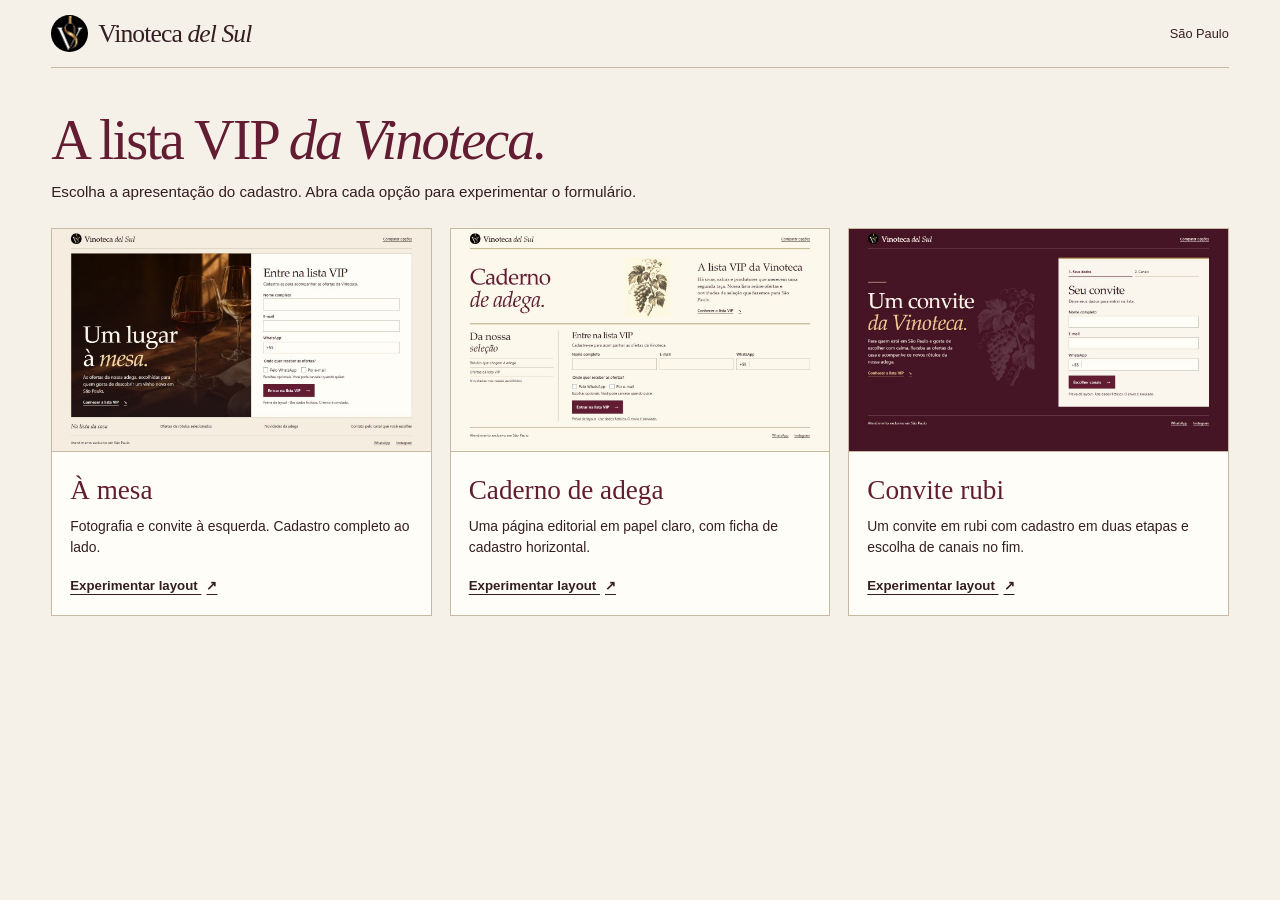
==== lista-vip/index.html @ 1a929005 "Apresenta três layouts demonstrativos para a lista VIP da Vinoteca" ====
<!doctype html>
<html lang="pt-BR">
  <head>
    <meta charset="utf-8" />
    <meta name="viewport" content="width=device-width,initial-scale=1" />
    <meta name="robots" content="noindex,nofollow" />
    <title>Escolha o layout · Vinoteca del Sul</title>
    <link rel="icon" href="recursos/perfil.jpg" />
    <link rel="stylesheet" href="estilo.css" />
    <script src="cadastro.js" defer></script>
  </head>
  <body class="gallery">
    <header class="mast">
      <a class="brand" href="index.html" aria-label="Vinoteca del Sul, comparar opções"
        ><img src="recursos/perfil.jpg" width="37" height="37" alt="" /><span
          >Vinoteca <i>del Sul</i></span
        ></a
      ><span class="locale">São Paulo</span>
    </header>
    <main>
      <div class="gallery-head">
        <h1>A lista VIP <em>da Vinoteca.</em></h1>
        <p>Escolha a apresentação do cadastro. Abra cada opção para experimentar o formulário.</p>
      </div>
      <div class="options">
        <a class="option mesa-option" href="mesa.html"
          ><img src="recursos/previa-mesa.jpg" alt="Prévia do layout À mesa" />
          <div>
            <h2>À mesa</h2>
            <p>Fotografia e convite à esquerda. Cadastro completo ao lado.</p>
            <span>Experimentar layout <b aria-hidden="true">↗</b></span>
          </div></a
        ><a class="option caderno-option" href="caderno.html"
          ><img src="recursos/previa-caderno.jpg" alt="Prévia do layout Caderno de adega" />
          <div>
            <h2>Caderno de adega</h2>
            <p>Uma página editorial em papel claro, com ficha de cadastro horizontal.</p>
            <span>Experimentar layout <b aria-hidden="true">↗</b></span>
          </div></a
        ><a class="option convite-option" href="convite.html"
          ><img src="recursos/previa-convite.jpg" alt="Prévia do layout Convite rubi" />
          <div>
            <h2>Convite rubi</h2>
            <p>Um convite em rubi com cadastro em duas etapas e escolha de canais no fim.</p>
            <span>Experimentar layout <b aria-hidden="true">↗</b></span>
          </div></a
        >
      </div>
    </main>
  </body>
</html>
---- lista-vip/estilo.css ----
:root {
  --ruby: #621d32;
  --ink: #341e22;
  --paper: #faf6ee;
  --light: #fffdf8;
  --gold: #a37b40;
  --line: #c8b9a3;
  --serif: "Baskerville", "Palatino Linotype", Georgia, serif;
  --sans: "Segoe UI", Arial, sans-serif;
}
* {
  box-sizing: border-box;
}
body {
  margin: 0;
  background: var(--paper);
  color: var(--ink);
  font: 1rem/1.5 var(--sans);
}
h1,
h2,
p,
ul,
fieldset {
  margin: 0;
}
h1,
h2 {
  font-family: var(--serif);
  font-weight: 400;
}
h1 {
  font-size: clamp(3rem, 5vw, 5.4rem);
  line-height: 0.98;
  letter-spacing: -0.035em;
}
h1 em,
h2 em {
  font-weight: 400;
}
img {
  display: block;
  max-width: 100%;
}
a {
  color: inherit;
}
button,
input {
  font: inherit;
}
button {
  cursor: pointer;
}
button:focus-visible,
a:focus-visible,
input:focus-visible {
  outline: 3px solid #b48540;
  outline-offset: 3px;
}
[hidden] {
  display: none !important;
}
.mast,
main,
footer,
.benefits {
  width: min(1180px, 92%);
  margin-inline: auto;
}
.mast,
footer,
.brand,
.compare,
.actions,
.intro-link {
  display: flex;
  align-items: center;
}
.mast {
  justify-content: space-between;
  padding: 15px 0;
  border-bottom: 1px solid var(--line);
}
.brand {
  gap: 10px;
  text-decoration: none;
  font: clamp(1.28rem, 2vw, 1.72rem)/1 var(--serif);
  letter-spacing: -0.035em;
}
.brand img {
  border-radius: 50%;
}
.compare,
.locale {
  font-size: 0.8rem;
}
.compare {
  text-underline-offset: 4px;
}
footer {
  gap: 16px;
  justify-content: space-between;
  padding: 16px 0;
  font-size: 0.78rem;
}
footer div {
  display: flex;
  gap: 20px;
}
footer a {
  text-underline-offset: 3px;
}
.intro-link {
  width: fit-content;
  gap: 18px;
  font-size: 0.86rem;
  font-weight: 600;
  text-underline-offset: 6px;
}
.register {
  scroll-margin-top: 20px;
}
.register h2 {
  font-size: clamp(1.85rem, 3vw, 2.8rem);
  line-height: 1.12;
  letter-spacing: -0.035em;
}
.form-deck,
.receipt p {
  font-size: 0.87rem;
  margin: 0.4rem 0 1.1rem;
}
.fields {
  display: grid;
  gap: 0.65rem;
}
.fields label,
legend {
  display: block;
  font-size: 0.82rem;
  font-weight: 600;
}
.fields input {
  width: 100%;
  min-width: 0;
  min-height: 40px;
  padding: 7px 10px;
  background: var(--light);
  border: 1px solid #ae9f8e;
  color: var(--ink);
  border-radius: 0;
  font-size: 1rem;
}
.fields label > input,
.phone {
  margin-top: 4px;
}
.phone {
  display: flex;
  align-items: stretch;
  background: var(--light);
  border: 1px solid #ae9f8e;
  color: var(--ink);
}
.phone > span {
  align-self: center;
  font-size: 0.85rem;
  padding: 0 9px;
  border-right: 1px solid var(--line);
}
.phone input {
  border: 0;
  min-height: 38px;
}
fieldset {
  padding: 0;
  border: 0;
  margin: 1rem 0;
}
legend {
  margin-bottom: 0.35rem;
}
fieldset label {
  display: inline-flex;
  align-items: center;
  gap: 6px;
  min-height: 32px;
  margin-right: 16px;
  font-size: 0.85rem;
}
fieldset input {
  width: 17px;
  height: 17px;
  accent-color: var(--ruby);
  margin: 0;
}
fieldset small,
.demo {
  display: block;
  font-size: 0.73rem;
  line-height: 1.45;
}
.demo {
  margin-top: 0.6rem;
}
.action,
.back {
  border: 0;
  min-height: 43px;
}
.action {
  display: inline-flex;
  align-items: center;
  justify-content: space-between;
  gap: 18px;
  padding: 10px 16px;
  background: var(--ruby);
  color: white;
  font-weight: 600;
  font-size: 0.88rem;
}
.action:hover {
  background: #461224;
}
.action span {
  font-size: 1.05rem;
}
.back {
  background: transparent;
  color: inherit;
  text-decoration: underline;
}
.actions {
  gap: 15px;
}
.receipt {
  padding: 20px 0;
}
.mesa {
  background: #f4ede0;
}
.mesa-main {
  display: grid;
  grid-template-columns: 1.12fr 1fr;
  margin-top: 16px;
  border: 1px solid var(--line);
}
.scene {
  isolation: isolate;
  position: relative;
  overflow: hidden;
  display: flex;
  align-items: flex-end;
  background: #33221b;
  min-height: 390px;
  color: #fff9ef;
}
.scene:after {
  content: "";
  position: absolute;
  inset: 0;
  z-index: -1;
  background: linear-gradient(0deg, #211416f7 0%, #2714118a 49%, transparent 95%);
}
.scene img {
  position: absolute;
  inset: 0;
  width: 100%;
  height: 100%;
  object-fit: cover;
  z-index: -2;
}
.scene-copy {
  padding: clamp(22px, 3vw, 46px);
}
.scene-copy h1 {
  font-size: clamp(3.2rem, 6vw, 6.1rem);
}
.scene-copy p,
.invitation p {
  max-width: 38ch;
  margin: 16px 0;
  font-size: 1rem;
}
.scene-copy em {
  color: #f1d7a5;
}
.desk {
  padding: clamp(20px, 3.1vw, 42px);
  background: var(--light);
  align-content: center;
}
.benefits {
  display: flex;
  align-items: center;
  justify-content: space-between;
  gap: 16px;
  padding: 16px 0;
  border-bottom: 1px solid var(--line);
}
.benefits h2 {
  font-style: italic;
  font-size: 1.25rem;
}
.benefits p {
  font-size: 0.8rem;
}
.caderno {
  background: #fcf8ec;
}
.caderno .mast {
  border-bottom: 3px double var(--gold);
}
.caderno-main {
  padding-top: 14px;
}
.spread {
  display: grid;
  grid-template-columns: 1.06fr 0.65fr 0.93fr;
  align-items: center;
  gap: 3%;
  padding: 15px 0 22px;
  border-bottom: 3px double var(--gold);
}
.spread h1 {
  color: var(--ruby);
  font-size: clamp(3.3rem, 5.7vw, 6rem);
}
.spread img {
  filter: grayscale(1) sepia(0.66);
  width: 100%;
  height: clamp(145px, 18vw, 205px);
  object-fit: contain;
  mix-blend-mode: multiply;
}
.spread-note h2,
.registry aside h2 {
  font-size: clamp(1.5rem, 2.6vw, 2.5rem);
  line-height: 1.14;
}
.spread-note p {
  margin: 10px 0 14px;
  max-width: 43ch;
  font: 1.03rem/1.45 var(--serif);
}
.registry {
  display: grid;
  grid-template-columns: 26% 1fr;
  gap: 4%;
  padding: 22px 0;
  border-bottom: 1px solid var(--gold);
}
.registry aside {
  border-right: 1px solid var(--line);
  padding-right: 16px;
}
.registry ul {
  padding: 0;
  list-style: none;
  margin-top: 14px;
}
.registry li {
  border-top: 1px solid var(--line);
  padding: 6px 0;
  font-size: 0.78rem;
}
.registry .fields {
  grid-template-columns: 1.15fr 1fr 1fr;
}
.registry .fields input,
.registry .phone {
  background: transparent;
}
.registry .register h2 {
  font-size: 1.85rem;
}
.registry .form-deck {
  margin-bottom: 12px;
}
.convite {
  background: #451425;
  color: #fff7e9;
}
.convite .mast,
.convite footer {
  border-color: #805a61;
}
.convite-main {
  display: grid;
  grid-template-columns: 1.05fr 0.95fr;
  gap: 7%;
  align-items: center;
  padding: clamp(24px, 4vh, 45px) 0;
  min-height: min(72vh, 650px);
}
.invitation {
  background-color: #451425;
  position: relative;
  isolation: isolate;
  overflow: hidden;
  padding: 20px 0 42px;
}
.gold-rule {
  height: 2px;
  width: 64px;
  background: #dec194;
  margin-bottom: 24px;
}
.invitation h1 {
  font-size: clamp(3.1rem, 5.6vw, 5.7rem);
}
.invitation h1 em {
  color: #f0c891;
}
.invitation p {
  max-width: 34ch;
}
.invitation .intro-link {
  color: #f0c891;
}
.inv-vine {
  position: absolute;
  right: -9%;
  bottom: 0;
  width: 46%;
  z-index: -1;
  opacity: 0.19;
  filter: grayscale(1) invert(1);
  mix-blend-mode: screen;
}
.wallet {
  padding: clamp(20px, 2.6vw, 36px);
  color: var(--ink);
  background: var(--paper);
  border-top: 4px solid #ae854d;
}
.stepper {
  display: flex;
  gap: 8px;
  margin-bottom: 22px;
  font-size: 0.77rem;
}
.stepper span {
  flex: 1;
  border-bottom: 2px solid var(--line);
  padding-bottom: 6px;
}
.stepper [aria-current] {
  color: var(--ruby);
  border-color: var(--ruby);
  font-weight: 700;
}
.wallet .actions {
  margin-top: 18px;
}
.convite footer {
  border-top: 1px solid #805a61;
}
.gallery {
  background: #f6f1e8;
}
.gallery main {
  padding: clamp(24px, 5vh, 56px) 0;
}
.gallery-head h1 {
  font-size: clamp(2.5rem, 4.4vw, 4.3rem);
  color: var(--ruby);
}
.gallery-head p {
  margin: 13px 0 24px;
  font-size: 0.95rem;
}
.options {
  display: grid;
  grid-template-columns: repeat(3, minmax(0, 1fr));
  gap: 18px;
}
.option {
  background: var(--light);
  text-decoration: none;
  border: 1px solid var(--line);
  display: block;
}
.option > img {
  width: 100%;
  aspect-ratio: 1.7;
  object-fit: cover;
  object-position: top;
  border-bottom: 1px solid var(--line);
}
.option > div {
  padding: 18px;
}
.option h2 {
  font-size: 1.7rem;
  color: var(--ruby);
}
.option p {
  font-size: 0.87rem;
  min-height: 3.2em;
  margin: 6px 0 12px;
}
.option span {
  font-size: 0.83rem;
  font-weight: 600;
  text-decoration: underline;
  text-underline-offset: 4px;
}
.option b {
  margin-left: 5px;
}
@media (max-width: 800px) {
  .registry {
    grid-template-columns: 1fr;
  }
  .registry aside {
    order: 1;
    border: 0;
    padding: 16px 0 0;
  }
  .registry aside h2 {
    font-size: 1.4rem;
  }
  .registry aside h2 br {
    display: none;
  }
  .registry aside h2 em::before {
    content: " ";
  }
  .registry aside ul {
    margin-top: 8px;
  }
  .convite-main {
    gap: 4%;
  }
  .benefits {
    display: grid;
    grid-template-columns: 1fr 1fr;
  }
  .options {
    gap: 10px;
  }
  .option > div {
    padding: 12px;
  }
}
@media (max-width: 650px) {
  .mast,
  main,
  footer,
  .benefits {
    width: 91%;
  }
  .mast {
    padding: 10px 0;
  }
  .brand img {
    width: 29px;
    height: 29px;
  }
  .mesa-main,
  .convite-main,
  .options {
    grid-template-columns: 1fr;
  }
  .mesa-main {
    margin-top: 10px;
  }
  .scene {
    min-height: 267px;
  }
  .scene h1 br {
    display: none;
  }
  .scene h1 br:after {
    content: " ";
  }
  .scene-copy h1 {
    font-size: 3rem;
  }
  .scene-copy p,
  .invitation p {
    font-size: 0.9rem;
    margin: 10px 0 13px;
  }
  .scene-copy {
    padding: 22px;
  }
  .desk,
  .wallet {
    padding: 20px;
  }
  .benefits {
    gap: 6px 15px;
  }
  .spread {
    grid-template-columns: 1.5fr 1fr;
    gap: 5px;
    padding: 6px 0 16px;
  }
  .spread h1 {
    font-size: 3.6rem;
  }
  .spread img {
    height: 135px;
  }
  .spread-note {
    grid-column: 1/-1;
  }
  .spread-note h2 {
    font-size: 1.45rem;
  }
  .spread-note p {
    font-size: 0.96rem;
    margin: 5px 0 8px;
  }
  .registry {
    padding: 16px 0;
  }
  .registry .fields {
    grid-template-columns: 1fr;
  }
  .convite-main {
    padding: 12px 0;
    gap: 12px;
  }
  .invitation {
    padding: 8px 0 4px;
  }
  .gold-rule {
    width: 40px;
    margin-bottom: 12px;
  }
  .invitation h1 {
    font-size: 3.2rem;
  }
  .inv-vine {
    max-width: 120px;
    right: 0;
  }
  .stepper {
    margin-bottom: 15px;
  }
  .options {
    gap: 18px;
  }
  footer {
    align-items: flex-start;
    gap: 12px;
  }
  footer div {
    gap: 10px;
    flex-wrap: wrap;
  }
  .gallery main {
    padding: 24px 0;
  }
  .gallery .option p {
    min-height: 0;
  }
}
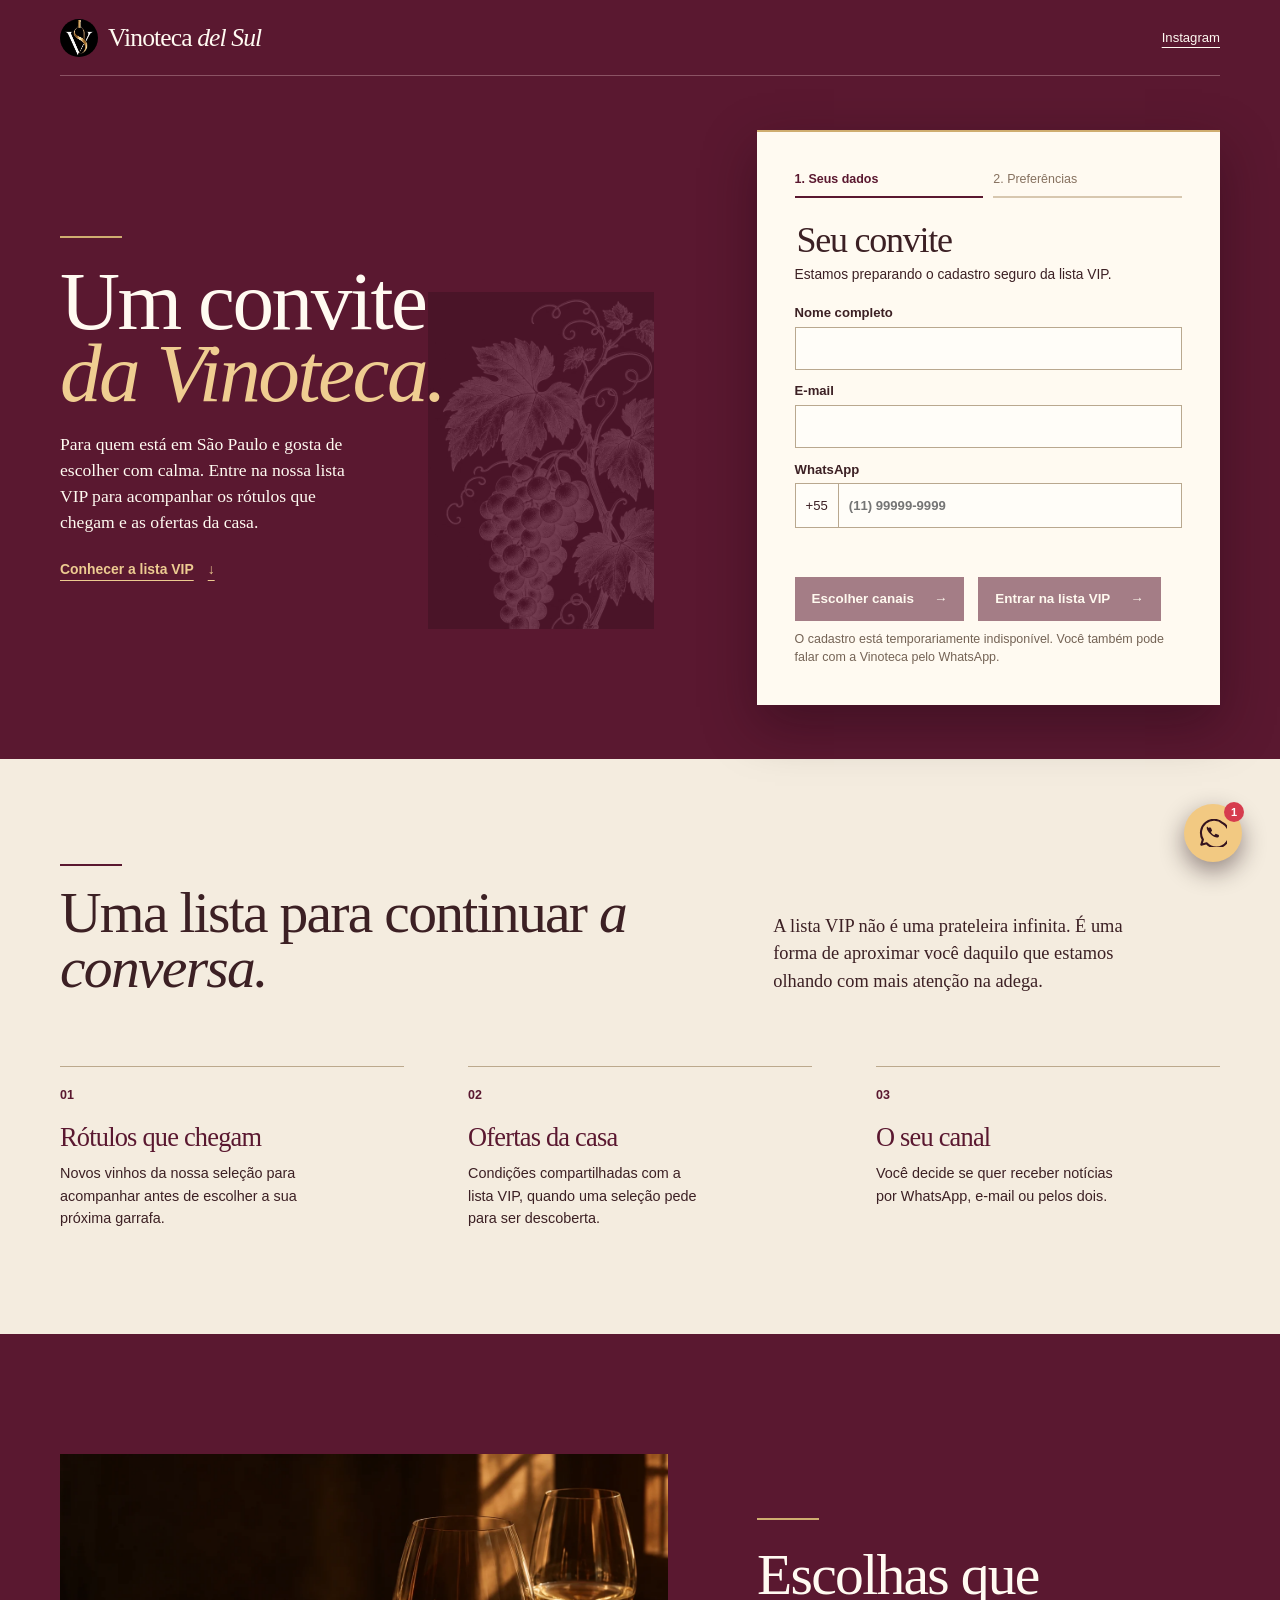
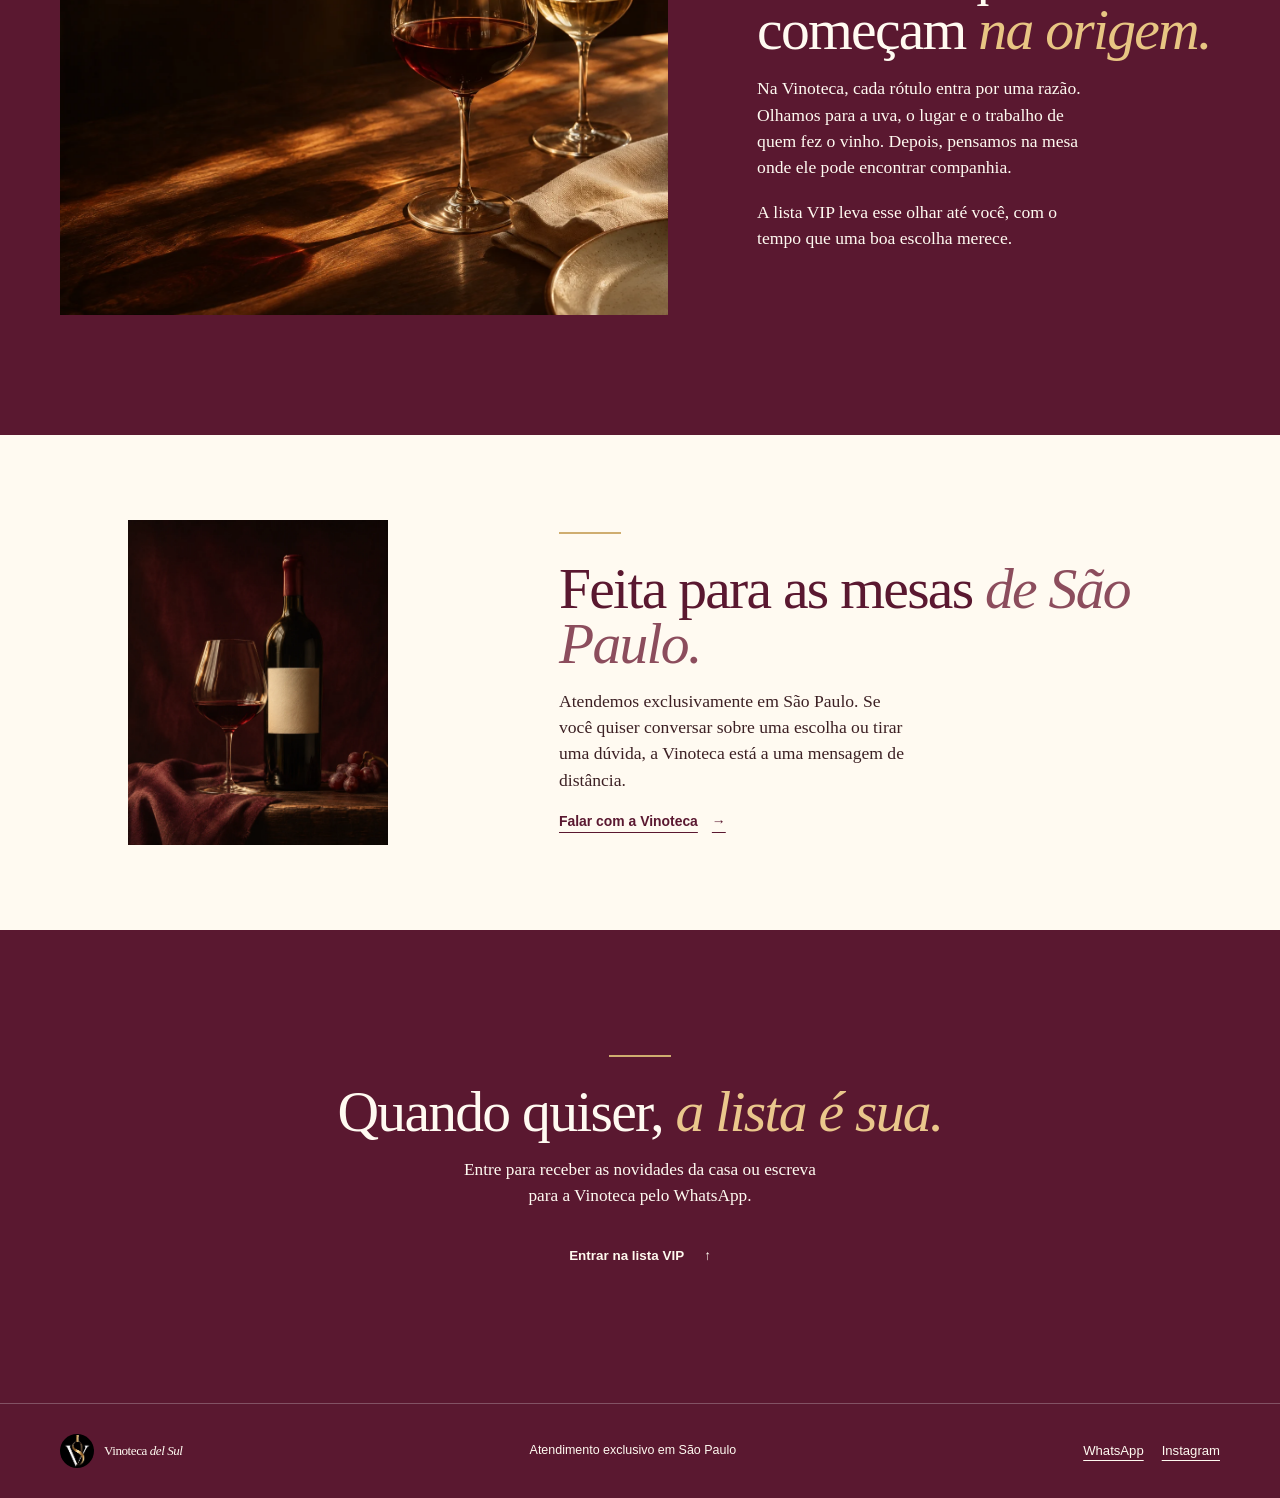
==== commit e0df9899: "Ativa Convite Rubi com cadastro protegido no CRM da Solo Vinos" ====
--- a/lista-vip/index.html
+++ b/lista-vip/index.html
@@ -2,50 +2,257 @@
 <html lang="pt-BR">
   <head>
     <meta charset="utf-8" />
-    <meta name="viewport" content="width=device-width,initial-scale=1" />
-    <meta name="robots" content="noindex,nofollow" />
-    <title>Escolha o layout · Vinoteca del Sul</title>
-    <link rel="icon" href="recursos/perfil.jpg" />
-    <link rel="stylesheet" href="estilo.css" />
-    <script src="cadastro.js" defer></script>
+    <meta name="viewport" content="width=device-width, initial-scale=1" />
+    <meta name="robots" content="noindex, nofollow" />
+    <title>Lista VIP · Vinoteca del Sul</title>
+    <meta
+      name="description"
+      content="Receba ofertas e novidades da lista VIP da Vinoteca del Sul."
+    />
+    <link rel="icon" href="recursos/perfil.jpg" type="image/jpeg" />
+    <link rel="stylesheet" href="rubi.css" />
+    <script src="rubi.js" defer></script>
   </head>
-  <body class="gallery">
-    <header class="mast">
-      <a class="brand" href="index.html" aria-label="Vinoteca del Sul, comparar opções"
-        ><img src="recursos/perfil.jpg" width="37" height="37" alt="" /><span
-          >Vinoteca <i>del Sul</i></span
-        ></a
-      ><span class="locale">São Paulo</span>
+  <body>
+    <a class="skip-link" href="#cadastro">Ir para o cadastro</a>
+
+    <header class="masthead wrap">
+      <a class="brand" href="#inicio" aria-label="Vinoteca del Sul, início">
+        <img src="recursos/perfil.jpg" width="38" height="38" alt="" />
+        <span>Vinoteca <i>del Sul</i></span>
+      </a>
+      <a class="mast-link" href="https://www.instagram.com/vinotecadelsul/">Instagram</a>
     </header>
-    <main>
-      <div class="gallery-head">
-        <h1>A lista VIP <em>da Vinoteca.</em></h1>
-        <p>Escolha a apresentação do cadastro. Abra cada opção para experimentar o formulário.</p>
+
+    <main id="inicio">
+      <section class="hero wrap" aria-labelledby="titulo">
+        <div class="hero-copy">
+          <span class="rule" aria-hidden="true"></span>
+          <h1 id="titulo">Um convite<br /><em>da Vinoteca.</em></h1>
+          <p>
+            Para quem está em São Paulo e gosta de escolher com calma. Entre na nossa lista VIP para
+            acompanhar os rótulos que chegam e as ofertas da casa.
+          </p>
+          <a class="text-link" href="#cadastro"
+            >Conhecer a lista VIP <span aria-hidden="true">↓</span></a
+          >
+          <img class="hero-vine" src="recursos/videira.webp" alt="" />
+        </div>
+
+        <section class="form-card" id="cadastro" aria-labelledby="form-titulo">
+          <div class="form-steps" aria-label="Etapas do cadastro">
+            <span id="passo1" aria-current="step">1. Seus dados</span>
+            <span id="passo2">2. Preferências</span>
+          </div>
+
+          <form id="vip" method="post" action="/api/lista-vip" novalidate>
+            <fieldset id="dados" disabled>
+              <legend id="form-titulo">Seu convite</legend>
+              <p id="form-descricao">Estamos preparando o cadastro seguro da lista VIP.</p>
+              <label>
+                Nome completo
+                <input name="name" autocomplete="name" maxlength="120" required />
+              </label>
+              <label>
+                E-mail
+                <input name="email" type="email" autocomplete="email" maxlength="254" required />
+              </label>
+              <label>
+                WhatsApp
+                <span class="phone"
+                  ><b>+55</b
+                  ><input
+                    name="phone"
+                    type="tel"
+                    autocomplete="tel-national"
+                    inputmode="tel"
+                    placeholder="(11) 99999-9999"
+                    required
+                /></span>
+              </label>
+              <label class="honeypot" aria-hidden="true">
+                Deixe este campo em branco
+                <input name="website" tabindex="-1" autocomplete="off" />
+              </label>
+            </fieldset>
+
+            <fieldset id="canais" hidden>
+              <legend>Como prefere receber a lista?</legend>
+              <p class="form-copy">
+                Você escolhe os canais e pode retirar a autorização pelo WhatsApp da Vinoteca.
+              </p>
+              <label class="choice"
+                ><input name="whatsapp_opt_in" type="checkbox" /> Ofertas e novidades pelo
+                WhatsApp</label
+              >
+              <label class="choice"
+                ><input name="email_opt_in" type="checkbox" /> Ofertas e novidades por e-mail</label
+              >
+            </fieldset>
+
+            <p id="form-estado" role="status" aria-live="polite"></p>
+            <div class="form-actions">
+              <button id="voltar" class="back" type="button" hidden>Voltar</button>
+              <button id="avancar" class="action" type="button" disabled>
+                Escolher canais <span aria-hidden="true">→</span>
+              </button>
+              <button id="enviar" class="action" type="submit" hidden disabled>
+                Entrar na lista VIP <span aria-hidden="true">→</span>
+              </button>
+            </div>
+            <p id="modo" class="mode-note">Inicializando cadastro…</p>
+            <noscript
+              ><p class="mode-note">
+                O cadastro precisa de JavaScript para proteger seus dados. Fale com a Vinoteca pelo
+                WhatsApp.
+              </p></noscript
+            >
+          </form>
+
+          <section
+            id="confirmacao"
+            class="confirmation"
+            hidden
+            tabindex="-1"
+            aria-labelledby="confirmacao-titulo"
+          >
+            <h2 id="confirmacao-titulo">Recebemos seu interesse.</h2>
+            <p id="confirmacao-texto">
+              Vamos confirmar seu cadastro assim que a lista estiver disponível.
+            </p>
+            <button class="action" type="button" data-restart>
+              Preencher novamente <span aria-hidden="true">↺</span>
+            </button>
+          </section>
+        </section>
+      </section>
+
+      <section class="benefits">
+        <div class="wrap">
+          <header class="section-heading">
+            <span class="rule" aria-hidden="true"></span>
+            <h2>Uma lista para continuar <em>a conversa.</em></h2>
+            <p>
+              A lista VIP não é uma prateleira infinita. É uma forma de aproximar você daquilo que
+              estamos olhando com mais atenção na adega.
+            </p>
+          </header>
+          <div class="benefit-grid">
+            <article>
+              <span>01</span>
+              <h3>Rótulos que chegam</h3>
+              <p>
+                Novos vinhos da nossa seleção para acompanhar antes de escolher a sua próxima
+                garrafa.
+              </p>
+            </article>
+            <article>
+              <span>02</span>
+              <h3>Ofertas da casa</h3>
+              <p>
+                Condições compartilhadas com a lista VIP, quando uma seleção pede para ser
+                descoberta.
+              </p>
+            </article>
+            <article>
+              <span>03</span>
+              <h3>O seu canal</h3>
+              <p>Você decide se quer receber notícias por WhatsApp, e-mail ou pelos dois.</p>
+            </article>
+          </div>
+        </div>
+      </section>
+
+      <section class="selection wrap" aria-labelledby="selecao-titulo">
+        <figure>
+          <img src="recursos/mesa-posta.webp" alt="Duas taças de vinho servidas à luz da tarde" />
+        </figure>
+        <div class="selection-copy">
+          <span class="rule" aria-hidden="true"></span>
+          <h2 id="selecao-titulo">Escolhas que começam <em>na origem.</em></h2>
+          <p>
+            Na Vinoteca, cada rótulo entra por uma razão. Olhamos para a uva, o lugar e o trabalho
+            de quem fez o vinho. Depois, pensamos na mesa onde ele pode encontrar companhia.
+          </p>
+          <p>A lista VIP leva esse olhar até você, com o tempo que uma boa escolha merece.</p>
+        </div>
+      </section>
+
+      <section class="city">
+        <div class="wrap city-inner">
+          <img src="recursos/garrafa-e-taca.webp" alt="" />
+          <div>
+            <span class="rule" aria-hidden="true"></span>
+            <h2>Feita para as mesas <em>de São Paulo.</em></h2>
+            <p>
+              Atendemos exclusivamente em São Paulo. Se você quiser conversar sobre uma escolha ou
+              tirar uma dúvida, a Vinoteca está a uma mensagem de distância.
+            </p>
+            <a class="text-link" href="https://wa.me/5511956586000"
+              >Falar com a Vinoteca <span aria-hidden="true">→</span></a
+            >
+          </div>
+        </div>
+      </section>
+
+      <section class="closing wrap">
+        <span class="rule" aria-hidden="true"></span>
+        <h2>Quando quiser, <em>a lista é sua.</em></h2>
+        <p>Entre para receber as novidades da casa ou escreva para a Vinoteca pelo WhatsApp.</p>
+        <a class="action" href="#cadastro">Entrar na lista VIP <span aria-hidden="true">↑</span></a>
+      </section>
+    </main>
+
+    <footer class="footer">
+      <div class="wrap footer-inner">
+        <a class="brand" href="#inicio"
+          ><img src="recursos/perfil.jpg" width="34" height="34" alt="" /><span
+            >Vinoteca <i>del Sul</i></span
+          ></a
+        >
+        <span>Atendimento exclusivo em São Paulo</span>
+        <div>
+          <a href="https://wa.me/5511956586000">WhatsApp</a
+          ><a href="https://www.instagram.com/vinotecadelsul/">Instagram</a>
+        </div>
       </div>
-      <div class="options">
-        <a class="option mesa-option" href="mesa.html"
-          ><img src="recursos/previa-mesa.jpg" alt="Prévia do layout À mesa" />
-          <div>
-            <h2>À mesa</h2>
-            <p>Fotografia e convite à esquerda. Cadastro completo ao lado.</p>
-            <span>Experimentar layout <b aria-hidden="true">↗</b></span>
-          </div></a
-        ><a class="option caderno-option" href="caderno.html"
-          ><img src="recursos/previa-caderno.jpg" alt="Prévia do layout Caderno de adega" />
-          <div>
-            <h2>Caderno de adega</h2>
-            <p>Uma página editorial em papel claro, com ficha de cadastro horizontal.</p>
-            <span>Experimentar layout <b aria-hidden="true">↗</b></span>
-          </div></a
-        ><a class="option convite-option" href="convite.html"
-          ><img src="recursos/previa-convite.jpg" alt="Prévia do layout Convite rubi" />
-          <div>
-            <h2>Convite rubi</h2>
-            <p>Um convite em rubi com cadastro em duas etapas e escolha de canais no fim.</p>
-            <span>Experimentar layout <b aria-hidden="true">↗</b></span>
-          </div></a
+    </footer>
+
+    <div class="whatsapp">
+      <section id="wa-painel" class="wa-panel" hidden aria-label="Mensagem da Vinoteca">
+        <button id="wa-fechar" class="wa-close" type="button" aria-label="Fechar mensagem">
+          ×
+        </button>
+        <p class="wa-from">Vinoteca del Sul</p>
+        <p>
+          Olá! A lista VIP já está esperando por você. Se preferir, também podemos conversar por
+          aqui.
+        </p>
+        <a href="https://wa.me/5511956586000"
+          >Conversar no WhatsApp <span aria-hidden="true">→</span></a
         >
-      </div>
-    </main>
+      </section>
+      <button
+        id="wa-toggle"
+        class="wa-toggle"
+        type="button"
+        aria-expanded="false"
+        aria-controls="wa-painel"
+      >
+        <svg class="wa-icon" aria-hidden="true" viewBox="0 0 24 24" fill="none">
+          <path
+            d="M20.4 3.6A11.2 11.2 0 0 0 3.3 17.7L2 22l4.5-1.2A11.2 11.2 0 1 0 20.4 3.6Z"
+            stroke="currentColor"
+            stroke-width="1.8"
+            stroke-linejoin="round"
+          />
+          <path
+            d="M8.4 7.7c.2-.5.5-.5.8-.5h.5c.2 0 .5.1.6.6l.8 1.8c.1.3.1.5-.1.7l-.6.7c-.2.2-.1.5.1.7.5.8 1.3 1.5 2.1 2.1.2.1.5.2.7 0l.8-.9c.2-.2.4-.2.7-.1l1.7.8c.5.2.6.4.6.7v.5c0 .3-.2.6-.6.8-.6.3-1.6.5-3.6-.4-1.3-.6-2.6-1.7-3.8-3-1.1-1.3-2-2.6-2.3-3.7-.3-1.1-.1-1.6.1-2.1Z"
+            fill="currentColor"
+          /></svg
+        ><span class="sr-only">Abrir mensagem da Vinoteca no WhatsApp</span>
+        <span id="wa-badge" class="wa-badge" aria-label="1 mensagem não lida">1</span>
+      </button>
+    </div>
   </body>
 </html>
--- a/lista-vip/rubi.css
+++ b/lista-vip/rubi.css
@@ -0,0 +1,631 @@
+:root {
+  --ruby: #5a1830;
+  --ruby-deep: #3d0c1e;
+  --wine: #34131e;
+  --paper: #fffaf1;
+  --soft-paper: #f4ecdf;
+  --ink: #3c2024;
+  --gold: #cfad70;
+  --line: #bca98d;
+  --serif: "Cormorant Garamond", Georgia, serif;
+  --sans: "Helvetica Neue", Arial, sans-serif;
+}
+* {
+  box-sizing: border-box;
+}
+html {
+  scroll-behavior: smooth;
+}
+body {
+  margin: 0;
+  background: var(--ruby);
+  color: var(--paper);
+  font: 16px/1.5 var(--sans);
+}
+a {
+  color: inherit;
+}
+button,
+input {
+  font: inherit;
+}
+button {
+  cursor: pointer;
+}
+img {
+  display: block;
+  max-width: 100%;
+}
+h1,
+h2,
+h3,
+p {
+  margin: 0;
+}
+h1,
+h2,
+h3 {
+  font-family: var(--serif);
+  font-weight: 500;
+  letter-spacing: -0.03em;
+}
+h1 {
+  font-size: clamp(3.4rem, 6.5vw, 6.8rem);
+  line-height: 0.86;
+}
+h2 {
+  font-size: clamp(2.35rem, 4.5vw, 4.7rem);
+  line-height: 0.95;
+}
+h3 {
+  font-size: 1.65rem;
+  line-height: 1.05;
+}
+em {
+  font-style: italic;
+  font-weight: 500;
+}
+.wrap {
+  width: min(1160px, calc(100% - 3rem));
+  margin-inline: auto;
+}
+.sr-only {
+  clip: rect(0 0 0 0);
+  clip-path: inset(50%);
+  height: 1px;
+  overflow: hidden;
+  position: absolute;
+  white-space: nowrap;
+  width: 1px;
+}
+.skip-link {
+  position: fixed;
+  z-index: 20;
+  top: -4rem;
+  left: 1rem;
+  padding: 0.7rem 1rem;
+  color: var(--wine);
+  background: var(--paper);
+}
+.skip-link:focus {
+  top: 1rem;
+}
+a:focus-visible,
+button:focus-visible,
+input:focus-visible {
+  outline: 3px solid #f3c77d;
+  outline-offset: 3px;
+}
+.masthead {
+  min-height: 76px;
+  display: flex;
+  align-items: center;
+  justify-content: space-between;
+  border-bottom: 1px solid #8b5364;
+}
+.brand {
+  display: inline-flex;
+  align-items: center;
+  gap: 10px;
+  text-decoration: none;
+  font: clamp(1.28rem, 2vw, 1.65rem)/1 var(--serif);
+  letter-spacing: -0.035em;
+}
+.brand img {
+  border-radius: 50%;
+}
+.mast-link,
+.footer a {
+  font-size: 0.82rem;
+  text-underline-offset: 5px;
+}
+.hero {
+  display: grid;
+  grid-template-columns: 1fr minmax(360px, 0.78fr);
+  gap: clamp(32px, 8vw, 115px);
+  align-items: center;
+  min-height: min(650px, calc(100svh - 76px));
+  padding-block: clamp(36px, 6svh, 72px);
+}
+.hero-copy {
+  position: relative;
+  isolation: isolate;
+  overflow: hidden;
+  padding: 30px 0 48px;
+}
+.rule {
+  display: block;
+  width: 62px;
+  height: 2px;
+  margin-bottom: 28px;
+  background: var(--gold);
+}
+.hero h1 em {
+  color: #efcd91;
+}
+.hero-copy p {
+  max-width: 34ch;
+  margin: 22px 0;
+  font: 1.1rem/1.48 var(--serif);
+}
+.hero-vine {
+  position: absolute;
+  right: -10%;
+  bottom: -10%;
+  z-index: -1;
+  width: 48%;
+  opacity: 0.19;
+  filter: grayscale(1) invert(1);
+  mix-blend-mode: screen;
+}
+.text-link {
+  display: inline-flex;
+  gap: 14px;
+  align-items: center;
+  color: #edcb91;
+  font-size: 0.87rem;
+  font-weight: 700;
+  text-underline-offset: 6px;
+}
+.form-card {
+  color: var(--ink);
+  background: var(--paper);
+  border-top: 2px solid var(--gold);
+  box-shadow: 0 20px 50px #1a061060;
+  padding: clamp(22px, 3vw, 38px);
+}
+.form-steps {
+  display: flex;
+  gap: 10px;
+  margin-bottom: 24px;
+  color: #86715f;
+  font-size: 0.78rem;
+}
+.form-steps span {
+  flex: 1;
+  padding-bottom: 7px;
+  border-bottom: 2px solid #d7c7af;
+}
+.form-steps [aria-current] {
+  color: var(--ruby);
+  border-color: var(--ruby);
+  font-weight: 700;
+}
+fieldset {
+  min-width: 0;
+  margin: 0;
+  padding: 0;
+  border: 0;
+}
+legend {
+  font: 2.25rem/1 var(--serif);
+  letter-spacing: -0.035em;
+}
+#form-descricao,
+.form-copy {
+  margin: 0.45rem 0 1.15rem;
+  font-size: 0.86rem;
+  line-height: 1.45;
+}
+#dados label {
+  display: block;
+  margin-top: 0.72rem;
+  font-size: 0.82rem;
+  font-weight: 700;
+}
+#dados input {
+  display: block;
+  width: 100%;
+  min-height: 43px;
+  margin-top: 4px;
+  padding: 8px 10px;
+  border: 1px solid #b9a88f;
+  border-radius: 0;
+  color: var(--ink);
+  background: #fffdf8;
+}
+.phone {
+  display: flex;
+  align-items: stretch;
+  margin-top: 4px;
+  border: 1px solid #b9a88f;
+  background: #fffdf8;
+}
+.phone b {
+  display: grid;
+  place-items: center;
+  padding: 0 10px;
+  border-right: 1px solid #b9a88f;
+  font-size: 0.82rem;
+  font-weight: 500;
+}
+#dados .phone input {
+  margin: 0;
+  border: 0;
+}
+.honeypot {
+  position: absolute !important;
+  left: -10000px;
+  width: 1px;
+  height: 1px;
+  overflow: hidden;
+}
+#canais label {
+  display: flex;
+  align-items: flex-start;
+  gap: 8px;
+  margin: 10px 0;
+  font-size: 0.86rem;
+}
+#canais input {
+  width: 17px;
+  height: 17px;
+  margin: 2px 0 0;
+  accent-color: var(--ruby);
+}
+.form-actions {
+  display: flex;
+  align-items: center;
+  gap: 14px;
+  margin-top: 20px;
+}
+.action {
+  display: inline-flex;
+  align-items: center;
+  justify-content: space-between;
+  gap: 20px;
+  min-height: 44px;
+  padding: 10px 17px;
+  border: 0;
+  color: #fff9ee;
+  background: var(--ruby);
+  text-decoration: none;
+  font-size: 0.84rem;
+  font-weight: 700;
+}
+.action:hover {
+  background: var(--ruby-deep);
+}
+.action:disabled {
+  opacity: 0.55;
+  cursor: wait;
+}
+.back {
+  min-height: 44px;
+  padding: 0;
+  border: 0;
+  color: var(--ink);
+  background: transparent;
+  text-decoration: underline;
+  text-underline-offset: 4px;
+}
+#form-estado {
+  min-height: 1.25em;
+  margin-top: 12px;
+  color: #8a233b;
+  font-size: 0.82rem;
+}
+.mode-note {
+  margin-top: 9px;
+  color: #746355;
+  font-size: 0.78rem;
+}
+.confirmation {
+  padding: 10px 0;
+}
+.confirmation h2 {
+  font-size: 2.2rem;
+}
+.confirmation p {
+  margin: 0.6rem 0 1.2rem;
+  font-size: 0.9rem;
+}
+.benefits {
+  color: var(--ink);
+  background: var(--soft-paper);
+  padding: clamp(56px, 9vw, 105px) 0;
+}
+.section-heading {
+  display: grid;
+  grid-template-columns: 1fr minmax(260px, 0.72fr);
+  gap: 20px 8%;
+  align-items: end;
+}
+.section-heading .rule {
+  grid-column: 1 / -1;
+  margin-bottom: 0;
+  background: var(--ruby);
+}
+.section-heading p {
+  max-width: 38ch;
+  font: 1.15rem/1.5 var(--serif);
+}
+.benefit-grid {
+  display: grid;
+  grid-template-columns: repeat(3, 1fr);
+  gap: clamp(22px, 5vw, 68px);
+  margin-top: clamp(35px, 6vw, 70px);
+}
+.benefit-grid article {
+  padding-top: 15px;
+  border-top: 1px solid var(--line);
+}
+.benefit-grid span {
+  color: var(--ruby);
+  font-size: 0.78rem;
+  font-weight: 700;
+}
+.benefit-grid h3 {
+  margin: 18px 0 11px;
+  color: var(--ruby);
+}
+.benefit-grid p {
+  max-width: 30ch;
+  font-size: 0.9rem;
+  line-height: 1.55;
+}
+.selection {
+  display: grid;
+  grid-template-columns: minmax(0, 1.05fr) minmax(280px, 0.8fr);
+  gap: clamp(28px, 7vw, 100px);
+  align-items: center;
+  padding-block: clamp(56px, 10vw, 120px);
+}
+.selection figure {
+  margin: 0;
+}
+.selection figure img {
+  width: 100%;
+  height: clamp(280px, 36vw, 470px);
+  object-fit: cover;
+}
+.selection-copy .rule {
+  background: var(--gold);
+}
+.selection-copy h2 em {
+  color: #e8c583;
+}
+.selection-copy p {
+  max-width: 37ch;
+  margin-top: 18px;
+  font: 1.1rem/1.5 var(--serif);
+}
+.city {
+  color: var(--ink);
+  background: var(--paper);
+  overflow: hidden;
+}
+.city-inner {
+  display: grid;
+  grid-template-columns: 0.6fr 1fr;
+  gap: clamp(24px, 8vw, 110px);
+  align-items: center;
+  padding-block: clamp(44px, 7vw, 85px);
+}
+.city img {
+  width: min(100%, 260px);
+  justify-self: center;
+  mix-blend-mode: multiply;
+}
+.city h2 {
+  color: var(--ruby);
+}
+.city h2 em {
+  color: #8c4d5d;
+}
+.city p {
+  max-width: 40ch;
+  margin: 16px 0;
+  font: 1.1rem/1.5 var(--serif);
+}
+.city .text-link {
+  color: var(--ruby);
+}
+.closing {
+  text-align: center;
+  padding-block: clamp(62px, 11vw, 125px);
+}
+.closing .rule {
+  margin-inline: auto;
+}
+.closing h2 em {
+  color: #eac78c;
+}
+.closing p {
+  max-width: 43ch;
+  margin: 17px auto 25px;
+  font: 1.08rem/1.5 var(--serif);
+}
+.closing .action {
+  margin-inline: auto;
+}
+.footer {
+  border-top: 1px solid #825264;
+}
+.footer-inner {
+  display: flex;
+  align-items: center;
+  justify-content: space-between;
+  gap: 18px;
+  min-height: 94px;
+  font-size: 0.78rem;
+}
+.footer-inner > div {
+  display: flex;
+  gap: 18px;
+}
+.whatsapp {
+  position: fixed;
+  z-index: 12;
+  right: max(18px, 3vw);
+  bottom: max(18px, 3vw);
+}
+.wa-toggle {
+  position: relative;
+  display: grid;
+  place-items: center;
+  width: 58px;
+  height: 58px;
+  border: 0;
+  border-radius: 50%;
+  background: #f2c982;
+  color: var(--wine);
+  box-shadow: 0 9px 24px #19040a73;
+}
+.wa-icon {
+  width: 28px;
+  height: 28px;
+}
+.wa-badge {
+  position: absolute;
+  top: -2px;
+  right: -2px;
+  display: grid;
+  place-items: center;
+  width: 20px;
+  height: 20px;
+  border-radius: 50%;
+  color: white;
+  background: #d63c4e;
+  font-size: 0.69rem;
+  font-weight: 700;
+}
+.wa-panel {
+  width: min(310px, calc(100vw - 36px));
+  margin-bottom: 14px;
+  padding: 21px 23px;
+  color: var(--ink);
+  background: var(--paper);
+  box-shadow: 0 14px 44px #19040a65;
+}
+.wa-panel p:not(.wa-from) {
+  margin: 7px 0 16px;
+  font: 1.05rem/1.38 var(--serif);
+}
+.wa-from {
+  color: var(--ruby);
+  font-size: 0.74rem;
+  font-weight: 700;
+}
+.wa-panel a {
+  color: var(--ruby);
+  font-size: 0.83rem;
+  font-weight: 700;
+  text-underline-offset: 4px;
+}
+.wa-close {
+  position: absolute;
+  top: 5px;
+  right: 8px;
+  border: 0;
+  color: var(--ink);
+  background: transparent;
+  font-size: 1.5rem;
+}
+@media (max-width: 760px) {
+  .wrap {
+    width: min(100% - 2rem, 560px);
+  }
+  .masthead {
+    min-height: 62px;
+  }
+  .hero {
+    grid-template-columns: 1fr;
+    gap: 20px;
+    min-height: auto;
+    padding-block: 34px 42px;
+  }
+  .hero-copy {
+    padding: 15px 0 18px;
+  }
+  .hero-vine {
+    width: 37%;
+    bottom: -4%;
+  }
+  .form-card {
+    margin-inline: -1rem;
+    padding: 24px 1rem;
+  }
+  .section-heading,
+  .selection,
+  .city-inner {
+    grid-template-columns: 1fr;
+  }
+  .section-heading {
+    gap: 15px;
+  }
+  .benefit-grid {
+    grid-template-columns: 1fr;
+    gap: 26px;
+  }
+  .selection {
+    gap: 26px;
+  }
+  .selection figure {
+    order: 2;
+  }
+  .selection figure img {
+    height: 270px;
+  }
+  .city-inner {
+    gap: 17px;
+  }
+  .city img {
+    width: 160px;
+    justify-self: start;
+  }
+  .footer-inner {
+    flex-wrap: wrap;
+    align-content: center;
+    padding-block: 16px;
+  }
+  .footer-inner > span {
+    width: 100%;
+    order: 3;
+  }
+  .closing {
+    padding-block: 70px;
+  }
+}
+@media (max-width: 380px) {
+  h1 {
+    font-size: 3.15rem;
+  }
+  .mast-link {
+    font-size: 0.7rem;
+  }
+  .form-actions {
+    flex-wrap: wrap;
+  }
+  .action {
+    width: 100%;
+  }
+  .whatsapp {
+    right: 13px;
+    bottom: 13px;
+  }
+}
+@media (prefers-reduced-motion: no-preference) {
+  .hero-vine {
+    animation: breathe 5s ease-in-out infinite;
+  }
+  .wa-panel:not([hidden]) {
+    animation: enter 0.26s ease-out;
+  }
+  @keyframes breathe {
+    50% {
+      transform: translateY(-7px);
+      opacity: 0.24;
+    }
+  }
+  @keyframes enter {
+    from {
+      transform: translateY(12px);
+      opacity: 0;
+    }
+    to {
+      transform: translateY(0);
+      opacity: 1;
+    }
+  }
+}
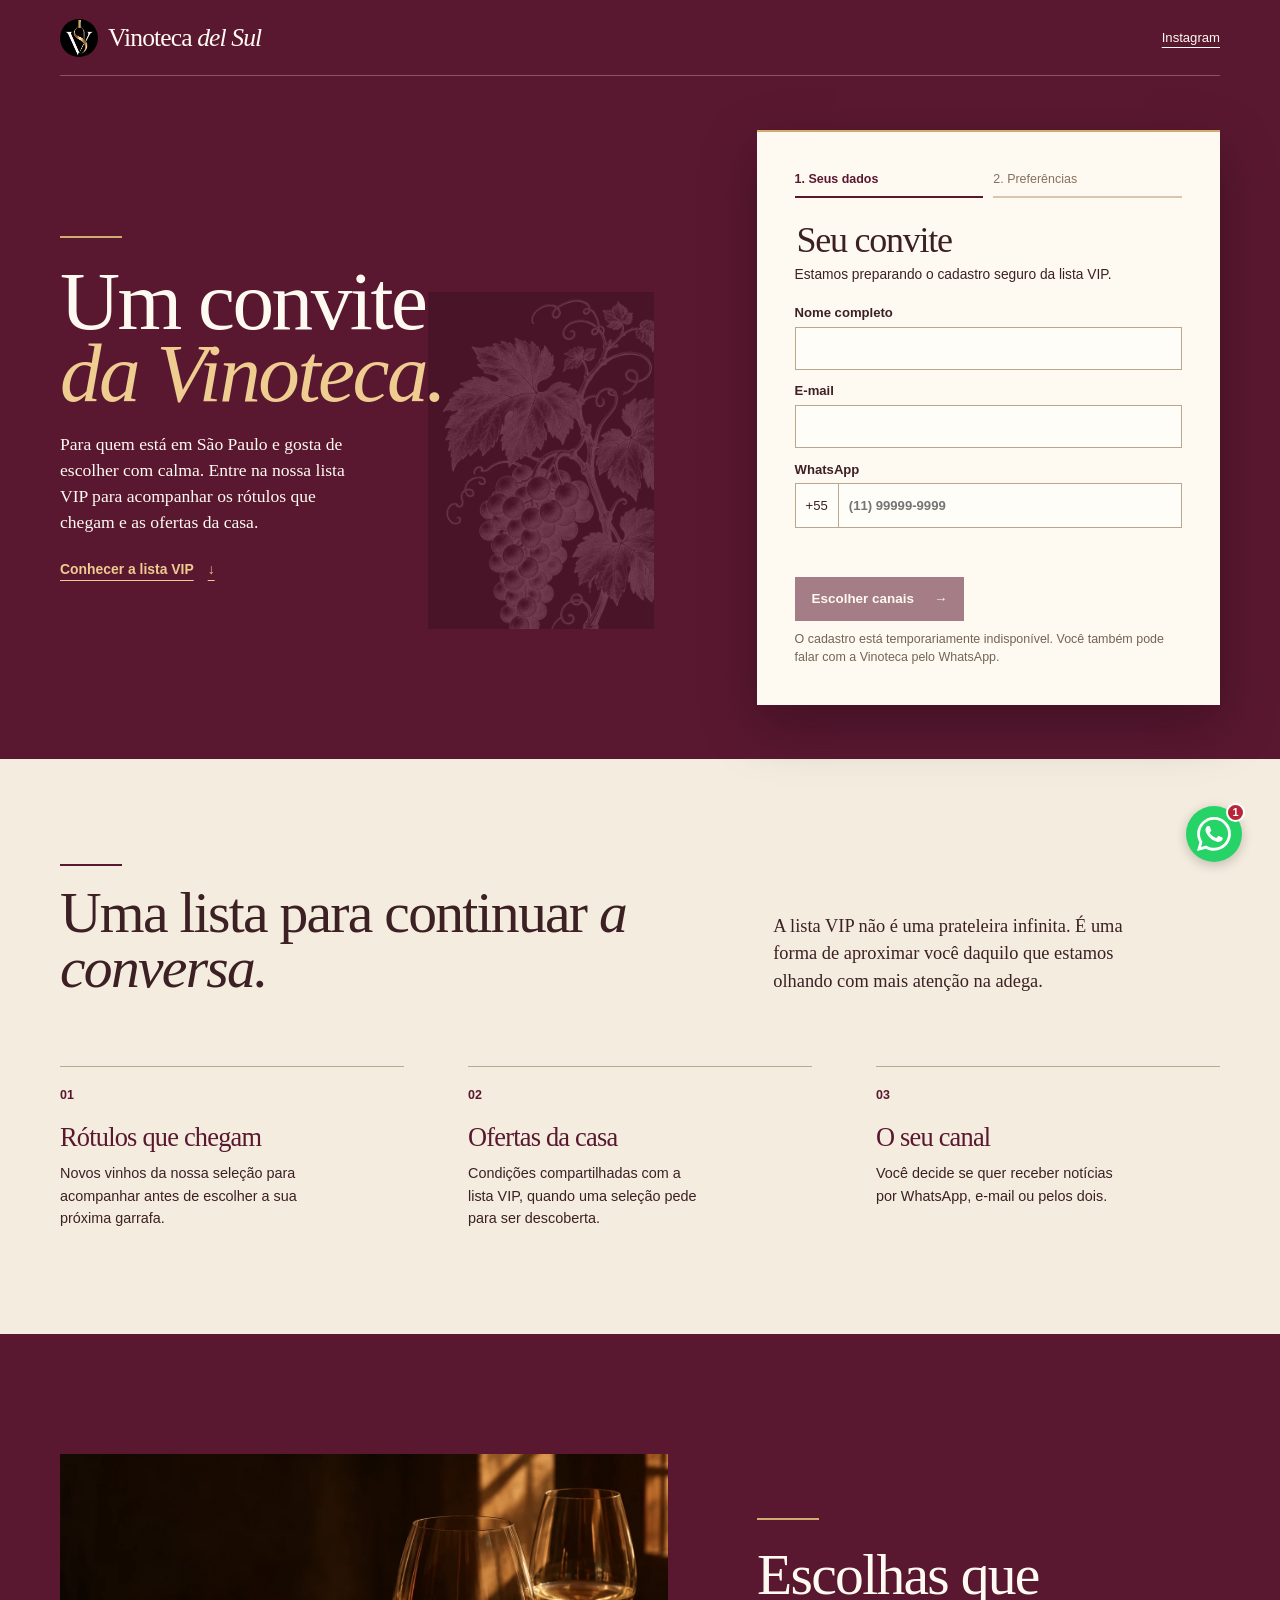
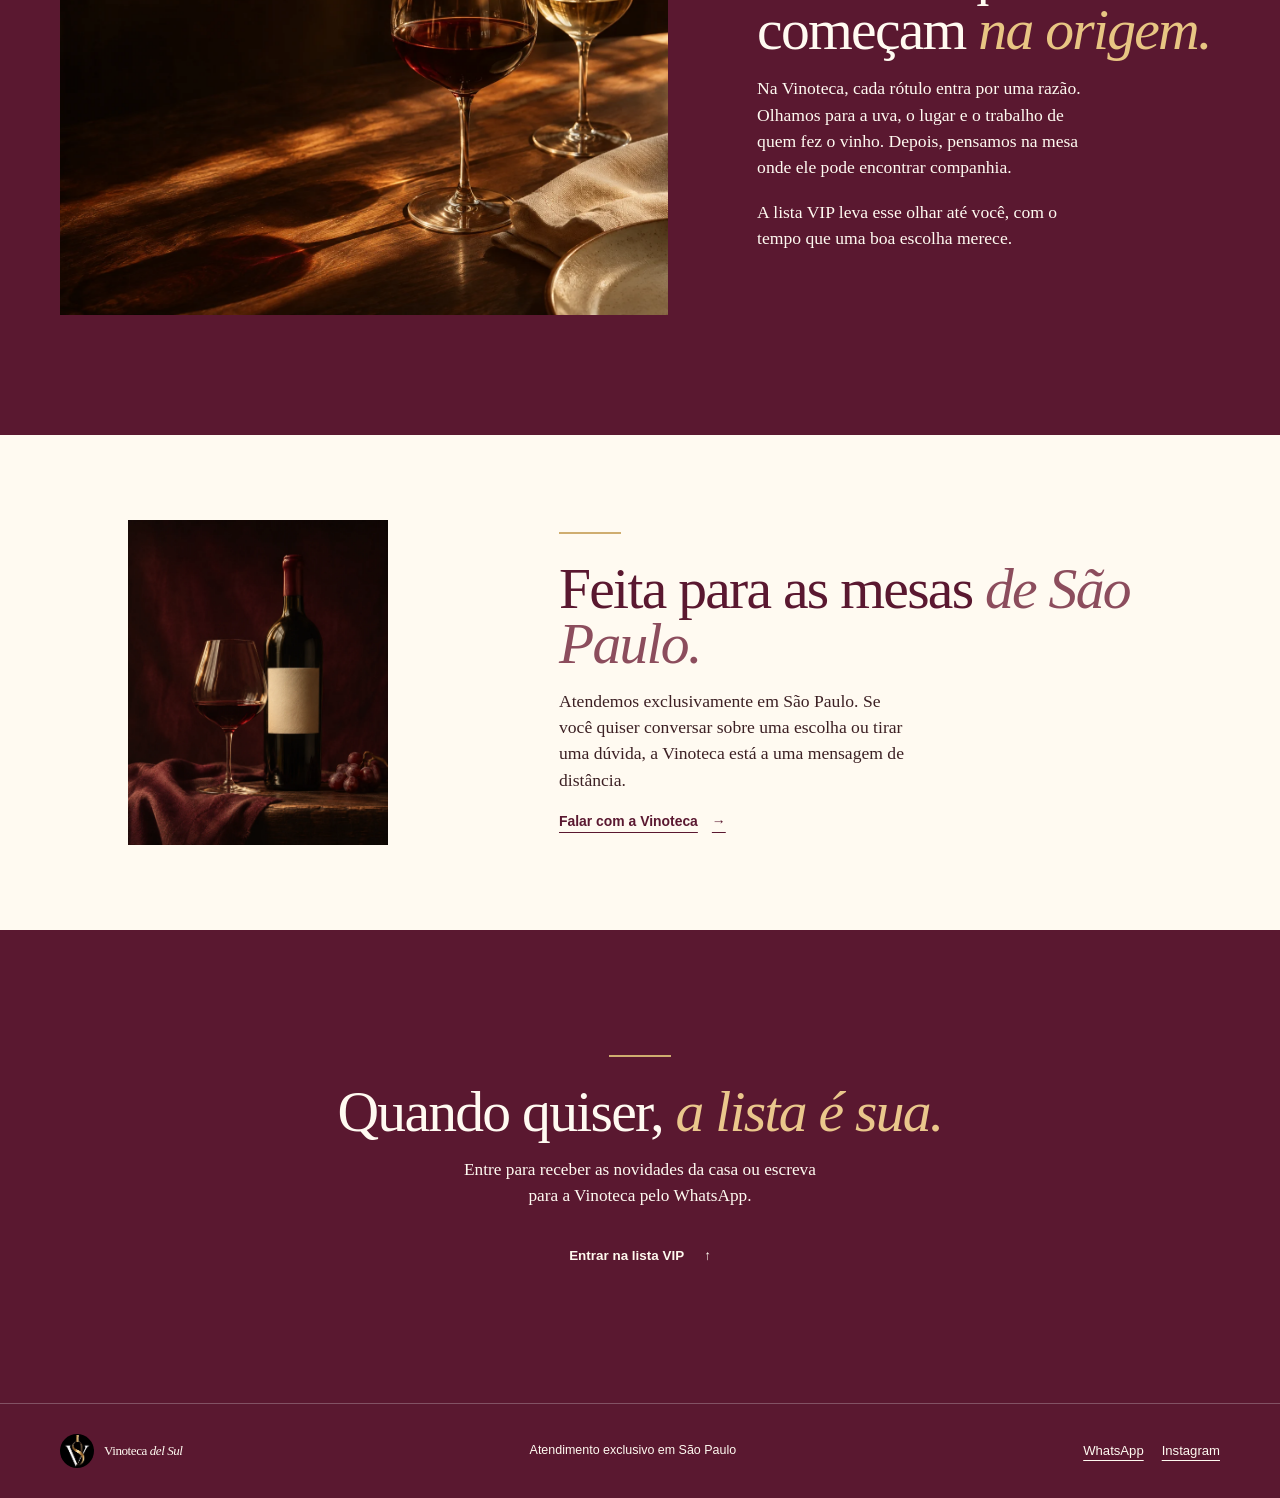
==== commit 76c49ed6: "Usa o símbolo do WhatsApp em branco sobre o verde da marca" ====
--- a/lista-vip/index.html
+++ b/lista-vip/index.html
@@ -239,18 +239,8 @@
         aria-expanded="false"
         aria-controls="wa-painel"
       >
-        <svg class="wa-icon" aria-hidden="true" viewBox="0 0 24 24" fill="none">
-          <path
-            d="M20.4 3.6A11.2 11.2 0 0 0 3.3 17.7L2 22l4.5-1.2A11.2 11.2 0 1 0 20.4 3.6Z"
-            stroke="currentColor"
-            stroke-width="1.8"
-            stroke-linejoin="round"
-          />
-          <path
-            d="M8.4 7.7c.2-.5.5-.5.8-.5h.5c.2 0 .5.1.6.6l.8 1.8c.1.3.1.5-.1.7l-.6.7c-.2.2-.1.5.1.7.5.8 1.3 1.5 2.1 2.1.2.1.5.2.7 0l.8-.9c.2-.2.4-.2.7-.1l1.7.8c.5.2.6.4.6.7v.5c0 .3-.2.6-.6.8-.6.3-1.6.5-3.6-.4-1.3-.6-2.6-1.7-3.8-3-1.1-1.3-2-2.6-2.3-3.7-.3-1.1-.1-1.6.1-2.1Z"
-            fill="currentColor"
-          /></svg
-        ><span class="sr-only">Abrir mensagem da Vinoteca no WhatsApp</span>
+        <img class="wa-icon" src="recursos/whatsapp-branco.svg" width="34" height="34" alt="" />
+        <span class="sr-only">Abrir mensagem da Vinoteca no WhatsApp</span>
         <span id="wa-badge" class="wa-badge" aria-label="1 mensagem não lida">1</span>
       </button>
     </div>
--- a/lista-vip/rubi.css
+++ b/lista-vip/rubi.css
@@ -13,6 +13,9 @@
 * {
   box-sizing: border-box;
 }
+[hidden] {
+  display: none !important;
+}
 html {
   scroll-behavior: smooth;
 }
@@ -464,31 +467,35 @@
   position: relative;
   display: grid;
   place-items: center;
-  width: 58px;
-  height: 58px;
+  width: 56px;
+  height: 56px;
+  margin-inline-start: auto;
+  padding: 0;
   border: 0;
   border-radius: 50%;
-  background: #f2c982;
-  color: var(--wine);
-  box-shadow: 0 9px 24px #19040a73;
+  background: #25d366;
+  box-shadow: 0 3px 12px #16060b38;
 }
 .wa-icon {
-  width: 28px;
-  height: 28px;
+  display: block;
+  width: 34px;
+  height: auto;
 }
 .wa-badge {
   position: absolute;
-  top: -2px;
-  right: -2px;
+  top: -3px;
+  right: -3px;
   display: grid;
   place-items: center;
-  width: 20px;
-  height: 20px;
+  width: 19px;
+  height: 19px;
+  border: 2px solid white;
   border-radius: 50%;
   color: white;
-  background: #d63c4e;
+  background: #b62638;
   font-size: 0.69rem;
   font-weight: 700;
+  line-height: 1;
 }
 .wa-panel {
   width: min(310px, calc(100vw - 36px));
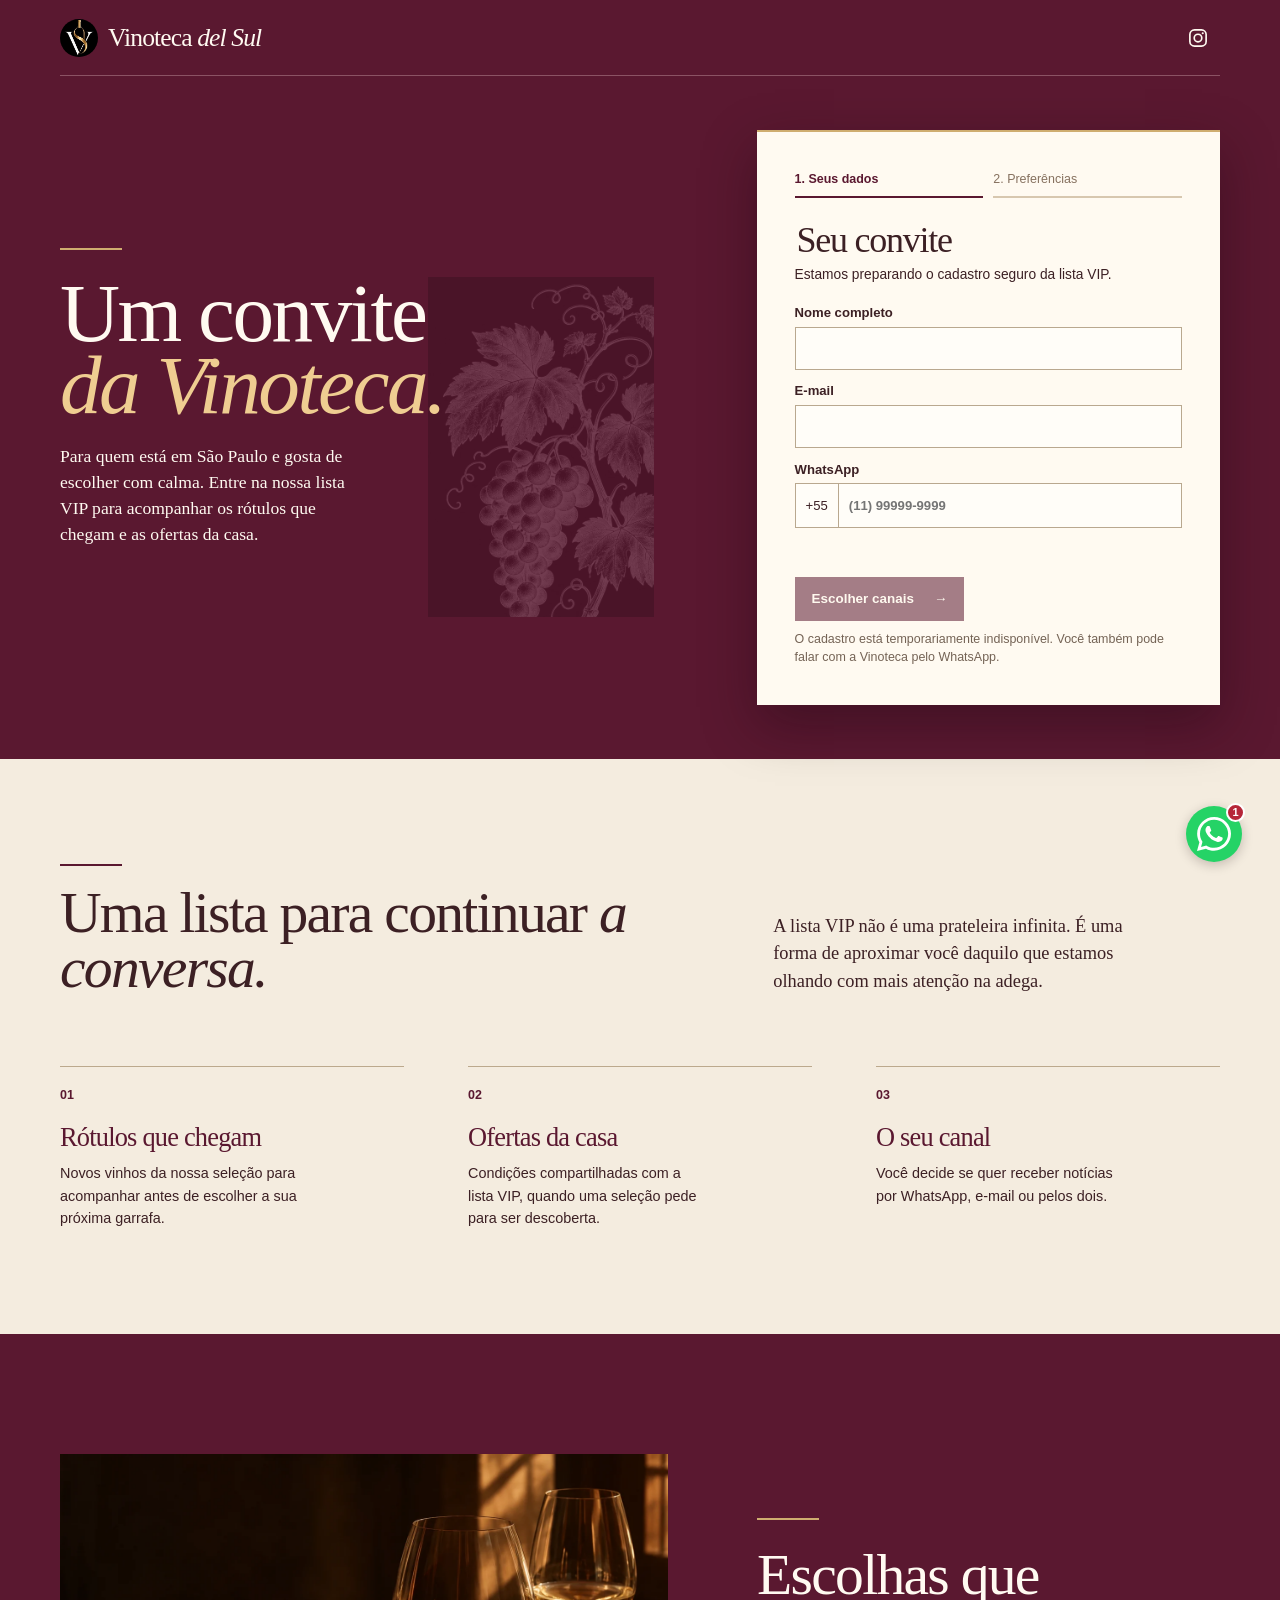
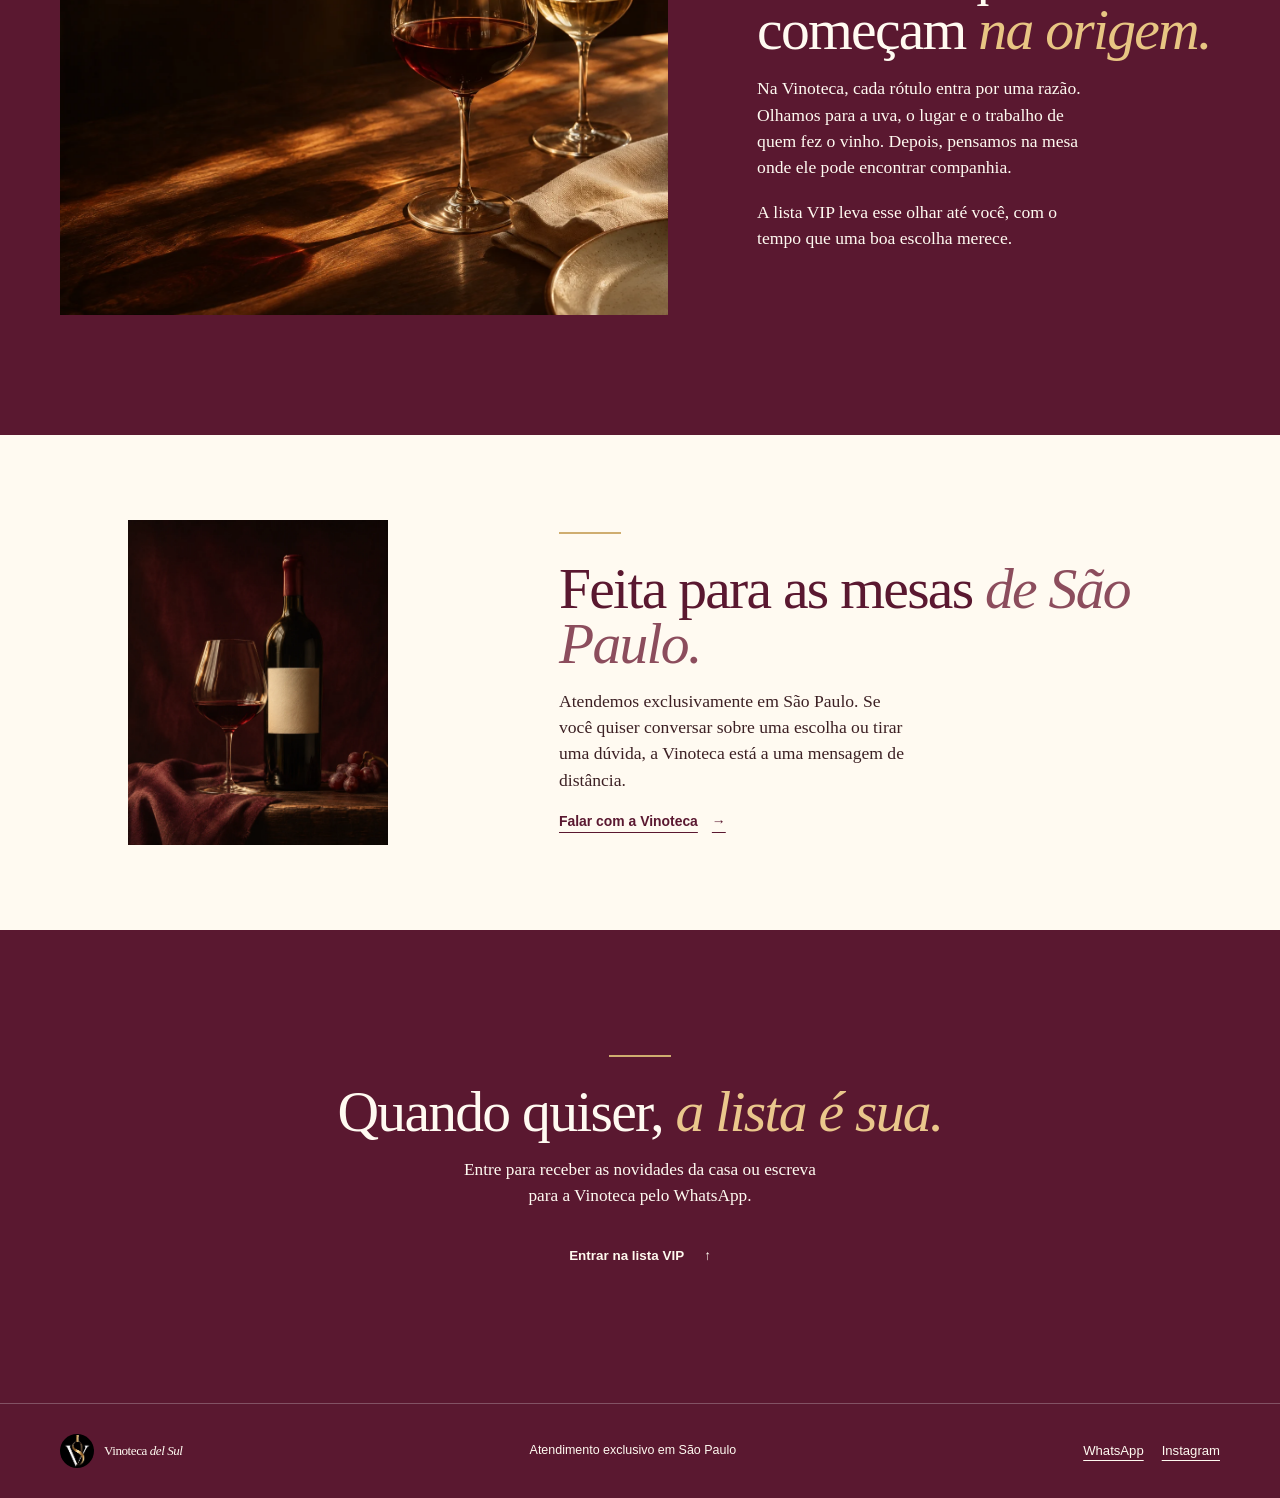
==== commit ff37d1ec: "Simplifica o convite inicial e usa o ícone do Instagram no cabeçalho" ====
--- a/lista-vip/index.html
+++ b/lista-vip/index.html
@@ -21,7 +21,13 @@
         <img src="recursos/perfil.jpg" width="38" height="38" alt="" />
         <span>Vinoteca <i>del Sul</i></span>
       </a>
-      <a class="mast-link" href="https://www.instagram.com/vinotecadelsul/">Instagram</a>
+      <a class="mast-link" href="https://www.instagram.com/vinotecadelsul/" aria-label="Instagram da Vinoteca del Sul">
+        <svg width="20" height="20" viewBox="0 0 24 24" fill="none" aria-hidden="true" focusable="false">
+          <rect x="2.25" y="2.25" width="19.5" height="19.5" rx="5.6" stroke="currentColor" stroke-width="2" />
+          <circle cx="12" cy="12" r="4.55" stroke="currentColor" stroke-width="2" />
+          <circle cx="17.7" cy="6.35" r="1.25" fill="currentColor" />
+        </svg>
+      </a>
     </header>
 
     <main id="inicio">
@@ -33,9 +39,6 @@
             Para quem está em São Paulo e gosta de escolher com calma. Entre na nossa lista VIP para
             acompanhar os rótulos que chegam e as ofertas da casa.
           </p>
-          <a class="text-link" href="#cadastro"
-            >Conhecer a lista VIP <span aria-hidden="true">↓</span></a
-          >
           <img class="hero-vine" src="recursos/videira.webp" alt="" />
         </div>
 
--- a/lista-vip/rubi.css
+++ b/lista-vip/rubi.css
@@ -117,7 +117,16 @@
 .brand img {
   border-radius: 50%;
 }
-.mast-link,
+.mast-link {
+  display: grid;
+  place-items: center;
+  width: 44px;
+  height: 44px;
+  border-radius: 50%;
+}
+.mast-link:hover {
+  color: var(--gold);
+}
 .footer a {
   font-size: 0.82rem;
   text-underline-offset: 5px;
@@ -598,9 +607,6 @@
   h1 {
     font-size: 3.15rem;
   }
-  .mast-link {
-    font-size: 0.7rem;
-  }
   .form-actions {
     flex-wrap: wrap;
   }
